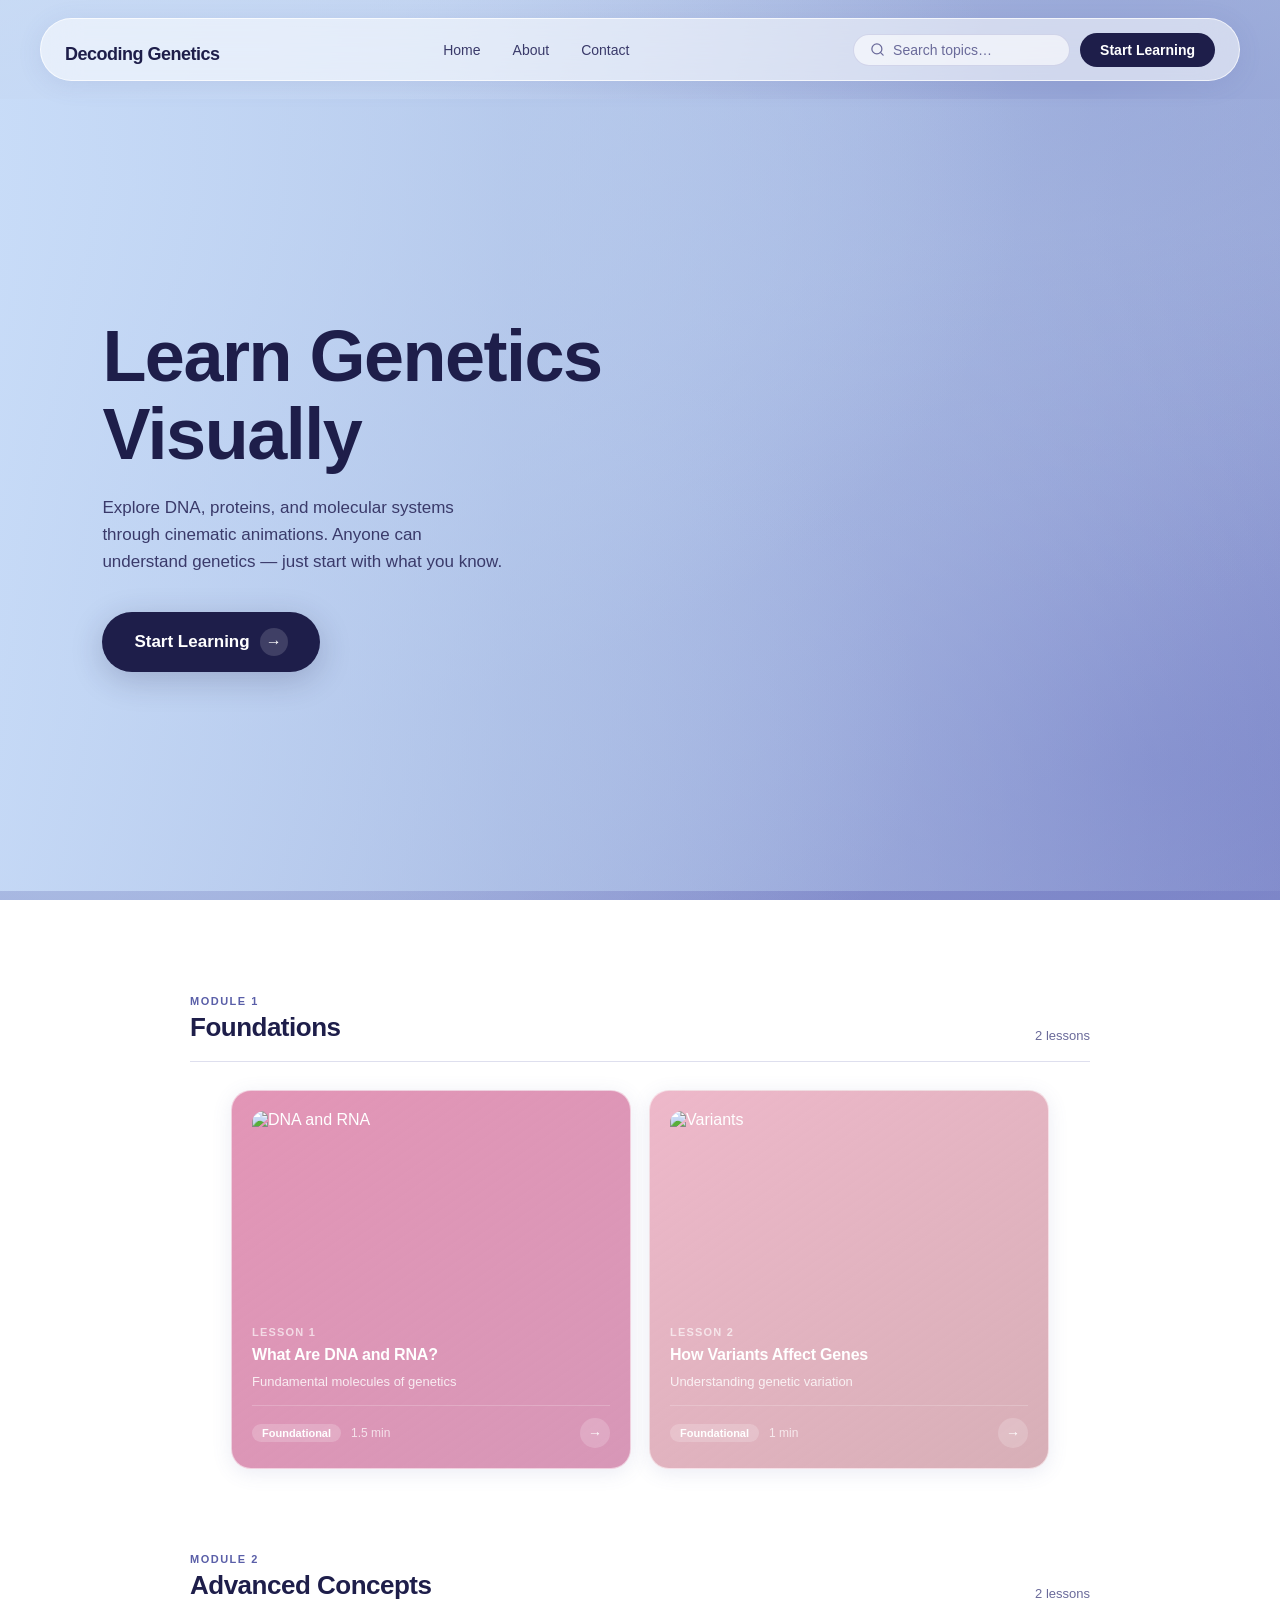
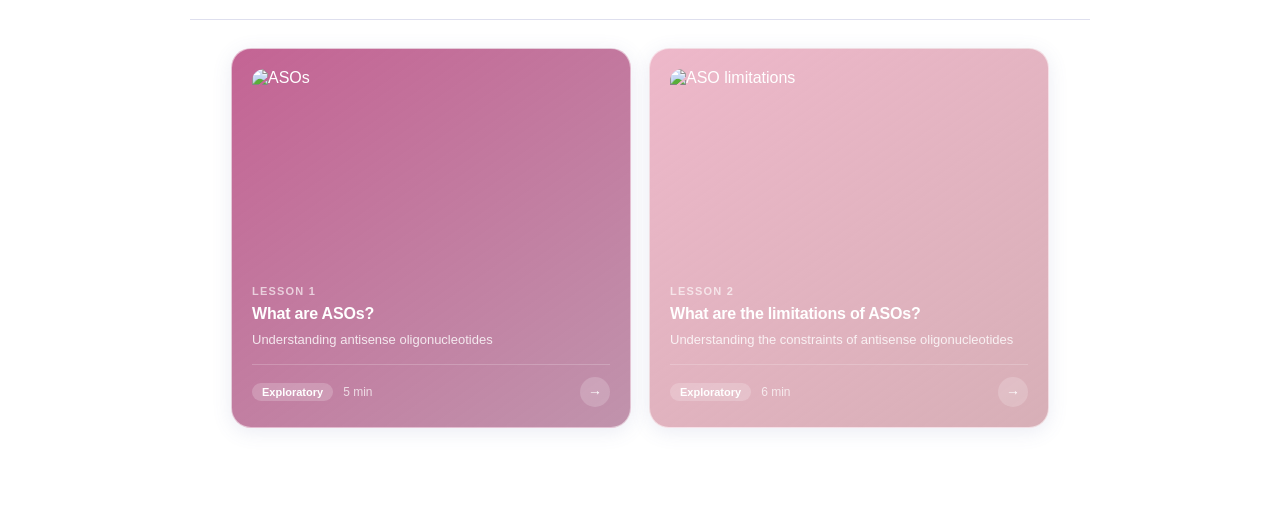
==== index.html @ 34a9661a "updating modules" ====
<!DOCTYPE html>
<html lang="en">
<head>
  <meta charset="UTF-8">
  <title>Decoding Genetics</title>
  <link rel="stylesheet" href="style.css">
</head>

<body>

<!-- ===================== -->
<!-- NAVBAR -->
<!-- ===================== -->
<header class="top-nav">

  <div class="nav-container">

    <h1 class="logo"><a href="index.html">Decoding Genetics</a></h1>

    <nav class="nav-links">
      <a href="#">Home</a>
      <a href="#">About</a>
      <a href="#">Contact</a>
    </nav>

    <div class="nav-actions">
      <div class="nav-search">
        <svg viewBox="0 0 24 24" fill="none" stroke-width="2" stroke-linecap="round" stroke-linejoin="round">
          <circle cx="11" cy="11" r="8"/><line x1="21" y1="21" x2="16.65" y2="16.65"/>
        </svg>
        <input type="text" placeholder="Search topics…" />
      </div>
      <a href="#modules" class="nav-cta">Start Learning</a>
    </div>

  </div>

</header>


<!-- ===================== -->
<!-- HERO -->
<!-- ===================== -->
<section class="hero">

  <div class="hero-content">

    <h1>Learn Genetics Visually</h1>

    <p>
      Explore DNA, proteins, and molecular systems through cinematic animations.
      Anyone can understand genetics — just start with what you know.
    </p>

    <a href="#modules" class="cta-btn">
      Start Learning
      <span class="cta-arrow">&#8594;</span>
    </a>

  </div>

</section>


<!-- ===================== -->
<!-- MODULES -->
<!-- ===================== -->
<section class="modules" id="modules">

  <div class="modules-container">
    <div class="module-header">
      <div class="module-header-text">
        <span class="module-tag">Module 1</span>
        <h2>Foundations</h2>
      </div>
      <span class="module-count">2 lessons</span>
    </div>

    <div class="grid">

      <a href="lesson.html?id=1" class="card dna">
        <img src="thumbnails/dna.jpg" alt="DNA and RNA">
        <div class="card-body">
          <span class="module-label">Lesson 1</span>
          <h3>What Are DNA and RNA?</h3>
          <p>Fundamental molecules of genetics</p>
        </div>
        <div class="card-footer">
          <div class="meta">
            <span class="meta-badge">Foundational</span>
            <span>1.5 min</span>
          </div>
          <span class="card-arrow">&#8594;</span>
        </div>
      </a>

      <a href="lesson.html?id=2" class="card protein">
        <img src="thumbnails/structure.jpg" alt="Variants">
        <div class="card-body">
          <span class="module-label">Lesson 2</span>
          <h3>How Variants Affect Genes</h3>
          <p>Understanding genetic variation</p>
        </div>
        <div class="card-footer">
          <div class="meta">
            <span class="meta-badge">Foundational</span>
            <span>1 min</span>
          </div>
          <span class="card-arrow">&#8594;</span>
        </div>
      </a>

    </div>
  </div>

  <div class="modules-container">
    <div class="module-header">
      <div class="module-header-text">
        <span class="module-tag">Module 2</span>
        <h2>Advanced Concepts</h2>
      </div>
      <span class="module-count">2 lessons</span>
    </div>

    <div class="grid">

      <a href="lesson.html?id=3" class="card variant">
        <img src="thumbnails/basepair.jpg" alt="ASOs">
        <div class="card-body">
          <span class="module-label">Lesson 1</span>
          <h3>What are ASOs?</h3>
          <p>Understanding antisense oligonucleotides</p>
        </div>
        <div class="card-footer">
          <div class="meta">
            <span class="meta-badge">Exploratory</span>
            <span>5 min</span>
          </div>
          <span class="card-arrow">&#8594;</span>
        </div>
      </a>

      <a href="lesson.html?id=4" class="card protein">
        <img src="thumbnails/structure.jpg" alt="ASO limitations">
        <div class="card-body">
          <span class="module-label">Lesson 2</span>
          <h3>What are the limitations of ASOs?</h3>
          <p>Understanding the constraints of antisense oligonucleotides</p>
        </div>
        <div class="card-footer">
          <div class="meta">
            <span class="meta-badge">Exploratory</span>
            <span>6 min</span>
          </div>
          <span class="card-arrow">&#8594;</span>
        </div>
      </a>

    </div>
  </div>

</section>

<script src="script.js"></script>

</body>
</html>
---- style.css ----
/* ========================= */
/* PALETTE (from swatches)   */
/* ========================= */
:root {
  --pink:        #d9729e;
  --magenta:     #b03070;
  --orange:      #f0922a;
  --lavender:    #5a5fa8;
  --blush:       #e8a0b8;
  --mauve:       #b06070;
  --purple:      #4a3a8a;
  --navy:        #1e1e4a;
  --text-dark:   #1e1e4a;
  --text-mid:    #3a3a6a;
  --text-muted:  #6a6a9a;
}

/* ========================= */
/* GLOBAL */
/* ========================= */

* {
  box-sizing: border-box;
  margin: 0;
  padding: 0;
}

body {
  font-family: "Franklin Gothic Medium", Arial, sans-serif;
  background:
    radial-gradient(ellipse at 10% 20%,  rgba(200,220,248,0.9) 0%, transparent 55%),
    radial-gradient(ellipse at 85% 10%,  rgba(140,155,210,0.7) 0%, transparent 45%),
    radial-gradient(ellipse at 5%  80%,  rgba(180,200,235,0.8) 0%, transparent 50%),
    radial-gradient(ellipse at 90% 85%,  rgba(110,120,195,0.6) 0%, transparent 50%),
    radial-gradient(ellipse at 50% 50%,  rgba(165,180,225,0.5) 0%, transparent 70%),
    linear-gradient(160deg, #c8d8f0 0%, #a8b8e0 40%, #8890cc 100%);
  background-attachment: fixed;
  color: var(--text-dark);
  min-height: 100vh;
}

/* ========================= */
/* NAVBAR */
/* ========================= */

.top-nav {
  position: sticky;
  top: 0;
  z-index: 100;
  background: transparent;
  padding: 18px 40px;
}

.nav-container {
  max-width: 1200px;
  margin: 0 auto;
  display: flex;
  align-items: center;
  justify-content: space-between;
  gap: 16px;
  background: rgba(255,255,255,0.55);
  backdrop-filter: blur(18px);
  -webkit-backdrop-filter: blur(18px);
  border-radius: 999px;
  padding: 12px 24px;
  border: 1px solid rgba(255,255,255,0.7);
  box-shadow: 0 4px 24px rgba(90,95,168,0.12);
}

.nav-actions {
  display: flex;
  align-items: center;
  gap: 10px;
  flex-shrink: 0;
}

.logo a {
  color: var(--navy);
  text-decoration: none;
  font-size: 18px;
  font-weight: 700;
  letter-spacing: -0.5px;
  white-space: nowrap;
}

.nav-links {
  display: flex;
  align-items: center;
  gap: 4px;
}

.nav-links a {
  padding: 6px 14px;
  text-decoration: none;
  color: var(--text-mid);
  font-size: 14px;
  border-radius: 999px;
  transition: background 0.2s, color 0.2s;
}

.nav-links a:hover {
  background: rgba(90,95,168,0.1);
  color: var(--navy);
}

/* Search bar */
.nav-search {
  display: flex;
  align-items: center;
  gap: 8px;
  background: rgba(255,255,255,0.6);
  border: 1px solid rgba(90,95,168,0.2);
  border-radius: 999px;
  padding: 7px 16px;
  transition: border-color 0.2s, box-shadow 0.2s;
}

.nav-search:focus-within {
  border-color: var(--lavender);
  box-shadow: 0 0 0 3px rgba(90,95,168,0.12);
}

.nav-search svg {
  width: 15px;
  height: 15px;
  flex-shrink: 0;
  stroke: var(--text-muted);
}

.nav-search input {
  border: none;
  outline: none;
  background: transparent;
  font-size: 14px;
  color: var(--text-dark);
  width: 160px;
  font-family: inherit;
}

.nav-search input::placeholder {
  color: var(--text-muted);
}

.nav-cta {
  text-decoration: none;
  background: var(--navy);
  color: white;
  font-size: 14px;
  font-weight: 700;
  padding: 9px 20px;
  border-radius: 999px;
  white-space: nowrap;
  transition: background 0.2s, transform 0.2s;
}

.nav-cta:hover {
  background: var(--lavender);
  transform: translateY(-1px);
}

/* ========================= */
/* HERO                      */
/* ========================= */

.hero {
  min-height: 88vh;
  display: flex;
  align-items: center;
  position: relative;
  overflow: hidden;
  background-image: url("images/hero.jpg");
  background-size: cover;
  background-position: center right;
}

.hero::before {
  content: "";
  position: absolute;
  inset: 0;
  background: linear-gradient(
    to right,
    rgba(200,220,248,0.88) 0%,
    rgba(180,200,235,0.72) 40%,
    rgba(168,184,228,0.15) 100%
  );
  z-index: 1;
}

.hero-content {
  position: relative;
  z-index: 2;
  max-width: 520px;
  margin-left: clamp(32px, 8vw, 120px);
  padding: 20px 0;
}

.hero-content h1 {
  font-size: clamp(42px, 6vw, 72px);
  font-weight: 800;
  line-height: 1.08;
  color: var(--navy);
  letter-spacing: -1.5px;
  margin-bottom: 20px;
}

.hero-content p {
  font-size: 17px;
  color: var(--text-mid);
  line-height: 1.6;
  margin-bottom: 36px;
  max-width: 400px;
}

.cta-btn {
  display: inline-flex;
  align-items: center;
  gap: 10px;
  background: var(--navy);
  color: white;
  text-decoration: none;
  font-size: 17px;
  font-weight: 700;
  padding: 16px 32px;
  border-radius: 999px;
  box-shadow: 0 8px 32px rgba(30,30,74,0.22);
  transition: background 0.2s, transform 0.2s, box-shadow 0.2s;
}

.cta-btn .cta-arrow {
  display: inline-flex;
  align-items: center;
  justify-content: center;
  background: rgba(255,255,255,0.15);
  border-radius: 50%;
  width: 28px;
  height: 28px;
  font-size: 16px;
  transition: transform 0.2s;
}

.cta-btn:hover {
  background: var(--lavender);
  transform: translateY(-2px);
  box-shadow: 0 14px 40px rgba(90,95,168,0.35);
}

.cta-btn:hover .cta-arrow {
  transform: translateX(3px);
}

/* ========================= */
/* MODULES SECTION */
/* ========================= */

.modules {
  padding: 100px 40px;
  background: transparent;
}

.modules-container {
  max-width: 900px;
  margin: 0 auto 80px;
}

.modules-container:last-child {
  margin-bottom: 0;
}

.module-header {
  display: flex;
  align-items: flex-end;
  justify-content: space-between;
  margin-bottom: 28px;
  padding-bottom: 18px;
  border-bottom: 1px solid rgba(90,95,168,0.2);
  text-align: left;
}

.module-tag {
  display: inline-block;
  font-size: 11px;
  font-weight: 700;
  letter-spacing: 1.5px;
  text-transform: uppercase;
  color: var(--lavender);
  margin-bottom: 5px;
}

.modules h2 {
  font-size: 26px;
  font-weight: 800;
  margin: 0;
  letter-spacing: -0.5px;
  color: var(--navy);
}

.module-count {
  font-size: 13px;
  color: var(--text-muted);
  white-space: nowrap;
}

/* ========================= */
/* GRID */
/* ========================= */

.grid {
  display: grid;
  grid-template-columns: repeat(auto-fill, minmax(260px, 400px));
  justify-content: center;
  gap: 18px;
}

/* ========================= */
/* CARD */
/* ========================= */

.card {
  backdrop-filter: blur(22px);
  -webkit-backdrop-filter: blur(22px);
  padding: 20px;
  border-radius: 20px;
  border: 1px solid rgba(255,255,255,0.55);
  text-decoration: none;
  color: white;
  transition: all 0.3s ease;
  display: flex;
  flex-direction: column;
  gap: 14px;
  box-shadow: 0 4px 20px rgba(90,95,168,0.12);
}

.card:hover {
  transform: translateY(-5px);
  border-color: rgba(255,255,255,0.8);
}

.card img {
  width: 100%;
  border-radius: 12px;
  aspect-ratio: 16/9;
  object-fit: cover;
  display: block;
}

.card-body {
  display: flex;
  flex-direction: column;
  gap: 6px;
  flex: 1;
}

.module-label {
  font-size: 11px;
  font-weight: 700;
  letter-spacing: 1.2px;
  text-transform: uppercase;
  color: rgba(255,255,255,0.65);
}

.card h3 {
  font-size: 16px;
  font-weight: 700;
  color: #ffffff;
  margin: 0;
  line-height: 1.35;
  letter-spacing: -0.2px;
}

.card p {
  color: rgba(255,255,255,0.82);
  font-size: 13px;
  margin: 0;
  line-height: 1.5;
}

.card-footer {
  display: flex;
  align-items: center;
  justify-content: space-between;
  padding-top: 12px;
  border-top: 1px solid rgba(255,255,255,0.2);
  margin-top: auto;
}

.meta {
  display: flex;
  align-items: center;
  gap: 10px;
  font-size: 12px;
  color: rgba(255,255,255,0.72);
}

.meta-badge {
  display: inline-flex;
  align-items: center;
  background: rgba(255,255,255,0.2);
  border-radius: 999px;
  padding: 3px 10px;
  font-size: 11px;
  color: #fff;
  font-weight: 600;
}

.card-arrow {
  display: flex;
  align-items: center;
  justify-content: center;
  width: 30px;
  height: 30px;
  border-radius: 50%;
  background: rgba(255,255,255,0.18);
  color: white;
  font-size: 14px;
  transition: background 0.2s, transform 0.2s;
  flex-shrink: 0;
}

.card:hover .card-arrow {
  background: rgba(255,255,255,0.32);
  transform: translateX(3px);
}

/* ========================= */
/* CARD COLOUR VARIANTS      */
/* ========================= */

/* DNA/RNA — pink */
.card.dna {
  background: linear-gradient(145deg, rgba(217,114,158,0.75), rgba(176,48,112,0.5));
}
.card.dna:hover { box-shadow: 0 16px 40px rgba(217,114,158,0.4); }

/* Protein — blush */
.card.protein {
  background: linear-gradient(145deg, rgba(232,160,184,0.75), rgba(176,96,112,0.5));
}
.card.protein:hover { box-shadow: 0 16px 40px rgba(232,160,184,0.4); }

/* Variant — deep magenta */
.card.variant {
  background: linear-gradient(145deg, rgba(176,48,112,0.75), rgba(130,40,90,0.5));
}
.card.variant:hover { box-shadow: 0 16px 40px rgba(176,48,112,0.4); }

/* ASO — orange */
.card.aso {
  background: linear-gradient(145deg, rgba(240,146,42,0.75), rgba(200,100,20,0.5));
}
.card.aso:hover { box-shadow: 0 16px 40px rgba(240,146,42,0.4); }

/* ========================= */
/* RESPONSIVE */
/* ========================= */

@media (max-width: 900px) {
  .grid { grid-template-columns: 1fr; }
  .hero-content h1 { font-size: 38px; }
  .top-nav { padding: 12px 16px; }
  .nav-links { display: none; }
  .nav-search input { width: 110px; }
}
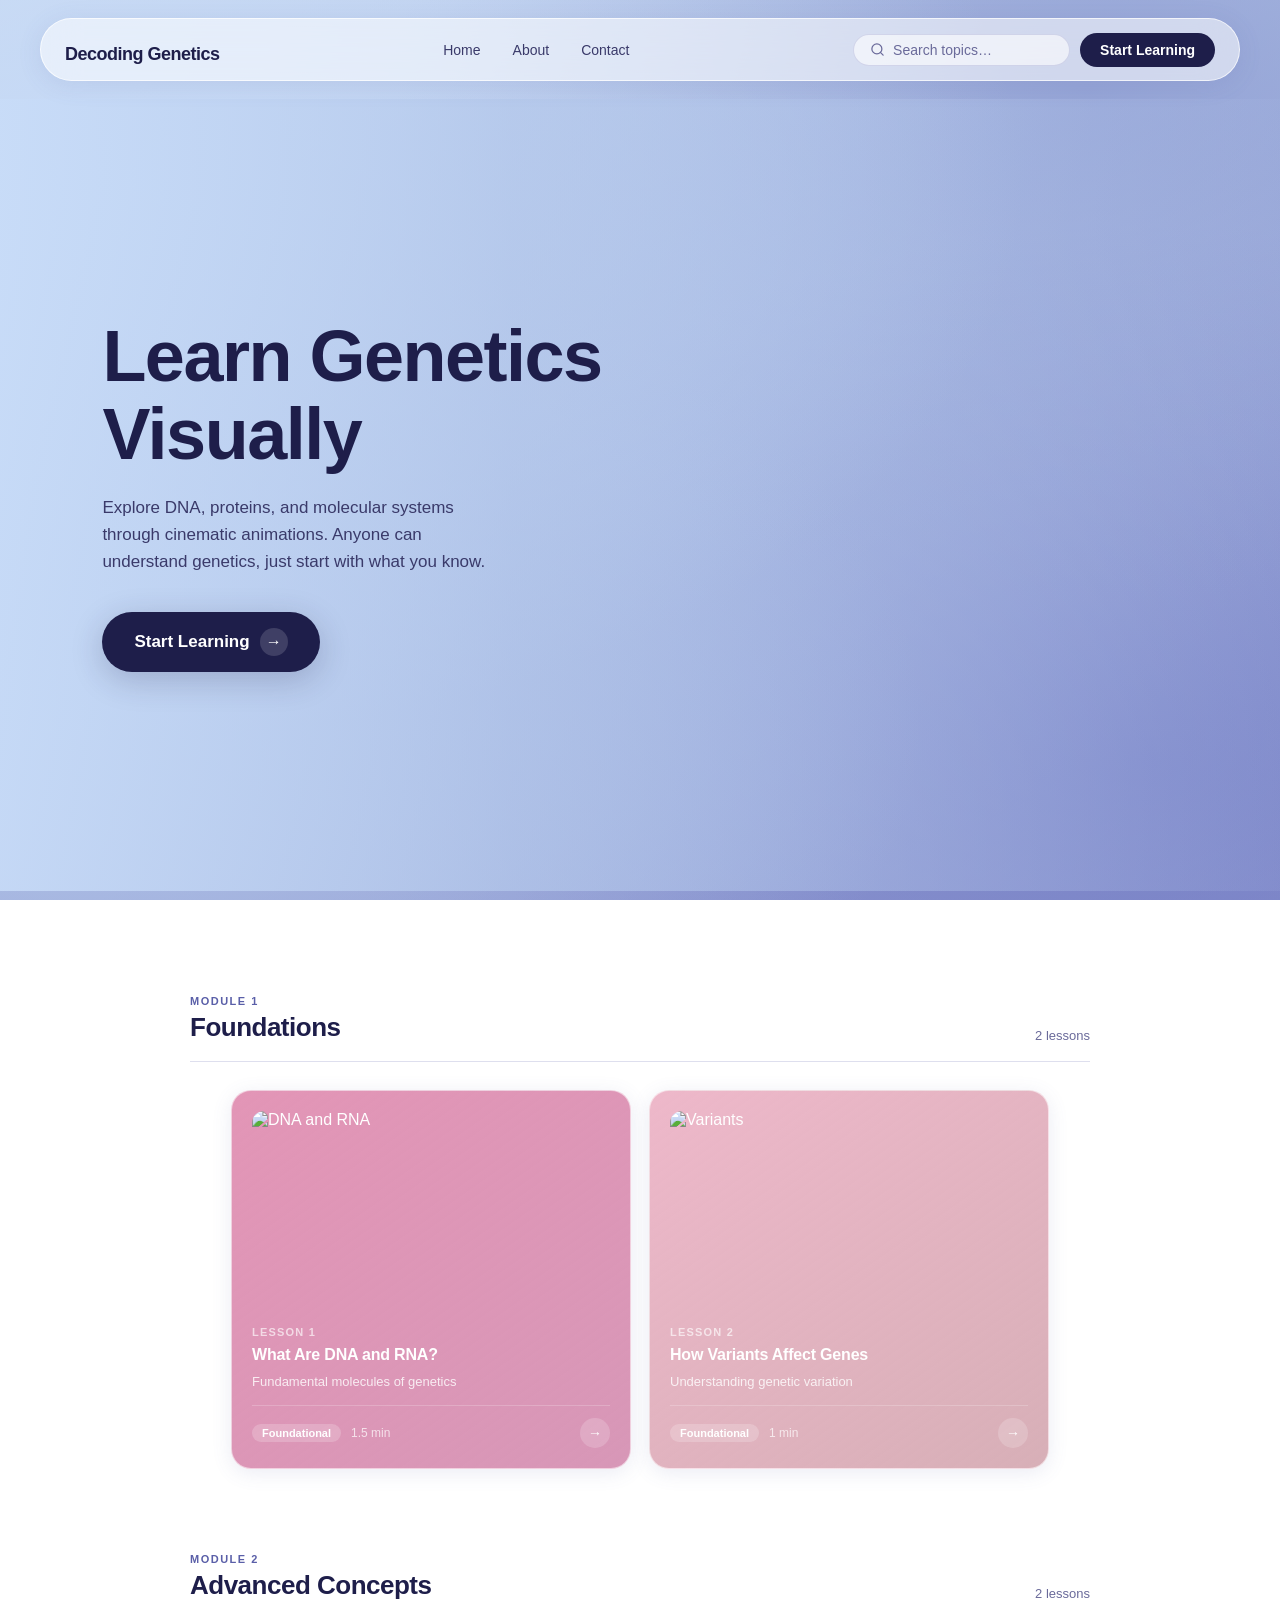
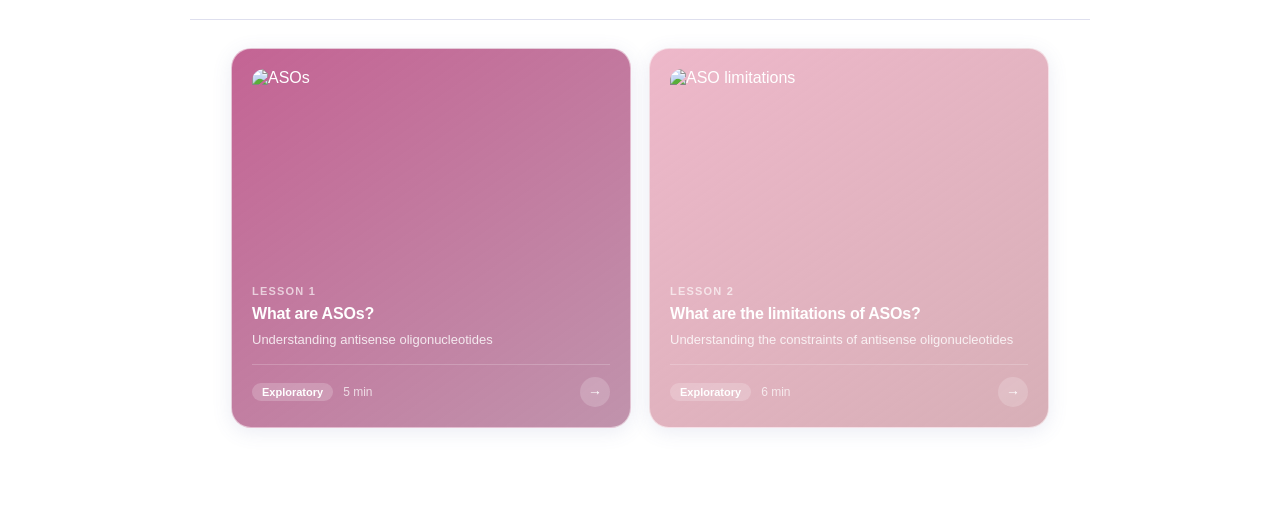
==== commit 6737f3a6: "updates to language used" ====
--- a/index.html
+++ b/index.html
@@ -49,7 +49,7 @@
 
     <p>
       Explore DNA, proteins, and molecular systems through cinematic animations.
-      Anyone can understand genetics — just start with what you know.
+      Anyone can understand genetics, just start with what you know.
     </p>
 
     <a href="#modules" class="cta-btn">
--- a/style.css
+++ b/style.css
@@ -159,7 +159,7 @@
 }
 
 /* ========================= */
-/* HERO                      */
+/* HERO - no hero image currently*/
 /* ========================= */
 
 .hero {
@@ -422,7 +422,7 @@
 }
 
 /* ========================= */
-/* CARD COLOUR VARIANTS      */
+/* CARD COLOUR VARIANTS - for card colour variety, might reduce these down*/
 /* ========================= */
 
 /* DNA/RNA — pink */
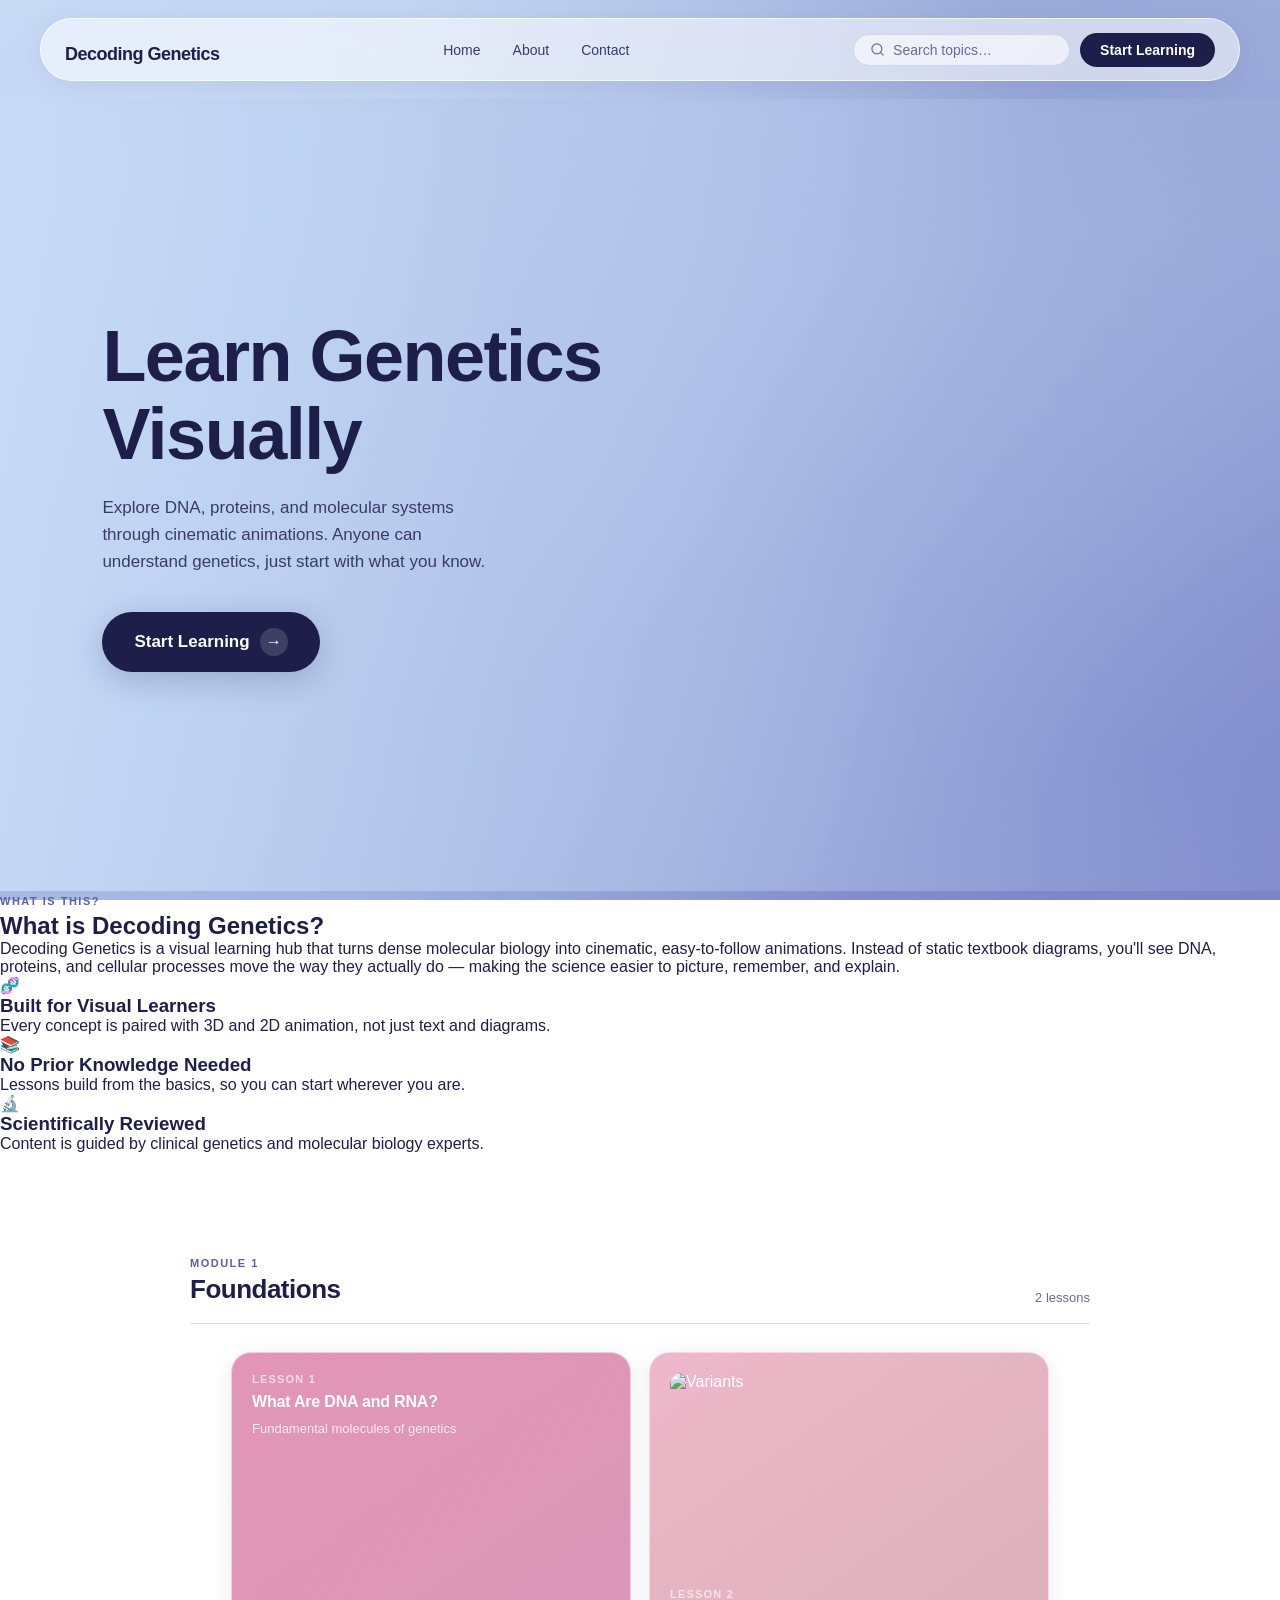
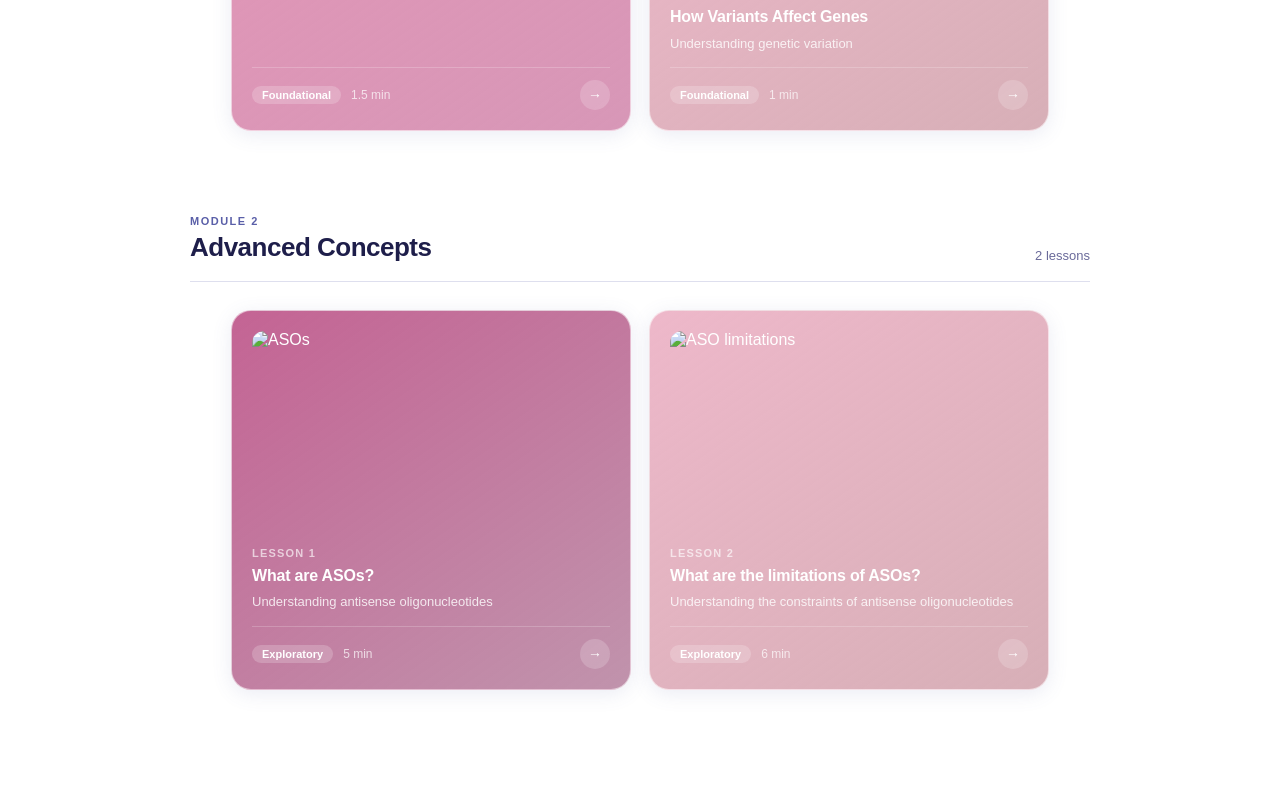
==== commit 3d9cfd1a: "Updated index section" ====
--- a/index.html
+++ b/index.html
@@ -18,9 +18,9 @@
     <h1 class="logo"><a href="index.html">Decoding Genetics</a></h1>
 
     <nav class="nav-links">
-      <a href="#">Home</a>
-      <a href="#">About</a>
-      <a href="#">Contact</a>
+      <a href="index.html">Home</a>
+      <a href="about.html">About</a>
+      <a href="contact.html">Contact</a>
     </nav>
 
     <div class="nav-actions">
@@ -61,6 +61,52 @@
 
 </section>
 
+<!-- ===================== -->
+<!-- WHAT IS DECODING GENETICS -->
+<!-- ===================== -->
+<section class="intro">
+ 
+  <div class="intro-container">
+ 
+    <div class="intro-text">
+      <span class="module-tag">What Is This?</span>
+      <h2>What is Decoding Genetics?</h2>
+      <p>
+        Decoding Genetics is a visual learning hub that turns dense molecular
+        biology into cinematic, easy-to-follow animations. Instead of static
+        textbook diagrams, you'll see DNA, proteins, and cellular processes
+        move the way they actually do — making the science easier to picture,
+        remember, and explain.
+      </p>
+    </div>
+ 
+    <div class="intro-points">
+ 
+      <div class="intro-point">
+        <span class="intro-icon">🧬</span>
+        <h3>Built for Visual Learners</h3>
+        <p>Every concept is paired with 3D and 2D animation, not just text and diagrams.</p>
+      </div>
+ 
+      <div class="intro-point">
+        <span class="intro-icon">📚</span>
+        <h3>No Prior Knowledge Needed</h3>
+        <p>Lessons build from the basics, so you can start wherever you are.</p>
+      </div>
+ 
+      <div class="intro-point">
+        <span class="intro-icon">🔬</span>
+        <h3>Scientifically Reviewed</h3>
+        <p>Content is guided by clinical genetics and molecular biology experts.</p>
+      </div>
+ 
+    </div>
+ 
+  </div>
+ 
+</section>
+ 
+ 
 
 <!-- ===================== -->
 <!-- MODULES -->
@@ -79,7 +125,6 @@
     <div class="grid">
 
       <a href="lesson.html?id=1" class="card dna">
-        <img src="thumbnails/dna.jpg" alt="DNA and RNA">
         <div class="card-body">
           <span class="module-label">Lesson 1</span>
           <h3>What Are DNA and RNA?</h3>
--- a/style.css
+++ b/style.css
@@ -459,4 +459,252 @@
   .top-nav { padding: 12px 16px; }
   .nav-links { display: none; }
   .nav-search input { width: 110px; }
+}
+
+/* ========================================= */
+/* ABOUT PAGE                                */
+/* ========================================= */
+
+/* ---- About hero ---- */
+.about-hero {
+  padding: 140px 40px 80px;
+  text-align: center;
+}
+
+.about-hero-content {
+  max-width: 680px;
+  margin: 0 auto;
+}
+
+.about-hero-content .module-tag {
+  display: inline-block;
+  margin-bottom: 14px;
+}
+
+.about-hero-content h1 {
+  font-size: clamp(36px, 5vw, 56px);
+  font-weight: 800;
+  line-height: 1.1;
+  color: var(--navy);
+  letter-spacing: -1.5px;
+  margin-bottom: 20px;
+}
+
+.about-hero-content p {
+  font-size: 17px;
+  color: var(--text-mid);
+  line-height: 1.6;
+}
+
+/* ---- Shared section layout ---- */
+.about-section {
+  padding: 80px 40px;
+}
+
+.about-section.alt {
+  background: rgba(255,255,255,0.25);
+}
+
+.about-container {
+  max-width: 1000px;
+  margin: 0 auto;
+}
+
+.about-container.narrow {
+  max-width: 700px;
+}
+
+.section-heading {
+  text-align: center;
+  margin-bottom: 44px;
+}
+
+.section-heading .module-tag {
+  display: inline-block;
+  margin-bottom: 8px;
+}
+
+.section-heading h2 {
+  font-size: 30px;
+  font-weight: 800;
+  color: var(--navy);
+  letter-spacing: -0.5px;
+}
+
+/* ---- Why Build This ---- */
+.why-content {
+  max-width: 720px;
+  margin: 0 auto;
+  background: rgba(255,255,255,0.55);
+  backdrop-filter: blur(18px);
+  -webkit-backdrop-filter: blur(18px);
+  border: 1px solid rgba(255,255,255,0.7);
+  border-radius: 24px;
+  padding: 40px clamp(24px, 5vw, 48px);
+  box-shadow: 0 4px 24px rgba(90,95,168,0.12);
+}
+
+.why-content p {
+  color: var(--text-mid);
+  font-size: 16px;
+  line-height: 1.7;
+}
+
+.why-content p + p {
+  margin-top: 20px;
+}
+
+.why-content em {
+  color: var(--magenta);
+  font-style: normal;
+  font-weight: 700;
+}
+
+/* ---- Key Learning Objectives ---- */
+.objectives-grid {
+  display: grid;
+  grid-template-columns: repeat(auto-fit, minmax(220px, 1fr));
+  gap: 20px;
+}
+
+.objective-card {
+  background: rgba(255,255,255,0.55);
+  backdrop-filter: blur(18px);
+  -webkit-backdrop-filter: blur(18px);
+  border: 1px solid rgba(255,255,255,0.7);
+  border-radius: 20px;
+  padding: 28px 24px;
+  box-shadow: 0 4px 20px rgba(90,95,168,0.12);
+  transition: transform 0.25s ease, box-shadow 0.25s ease;
+}
+
+.objective-card:hover {
+  transform: translateY(-5px);
+  box-shadow: 0 14px 32px rgba(90,95,168,0.22);
+}
+
+.objective-number {
+  font-size: 13px;
+  font-weight: 800;
+  letter-spacing: 1px;
+  color: var(--lavender);
+  margin-bottom: 12px;
+}
+
+.objective-card h3 {
+  font-size: 16px;
+  font-weight: 700;
+  color: var(--navy);
+  margin-bottom: 10px;
+  line-height: 1.35;
+}
+
+.objective-card p {
+  font-size: 14px;
+  color: var(--text-mid);
+  line-height: 1.6;
+}
+
+/* ---- Meet the Team ---- */
+.team-grid {
+  display: grid;
+  grid-template-columns: repeat(auto-fit, minmax(240px, 1fr));
+  gap: 24px;
+}
+
+.team-card {
+  background: rgba(255,255,255,0.55);
+  backdrop-filter: blur(18px);
+  -webkit-backdrop-filter: blur(18px);
+  border: 1px solid rgba(255,255,255,0.7);
+  border-radius: 24px;
+  padding: 32px 24px;
+  text-align: center;
+  box-shadow: 0 4px 20px rgba(90,95,168,0.12);
+  transition: transform 0.25s ease, box-shadow 0.25s ease;
+}
+
+.team-card:hover {
+  transform: translateY(-5px);
+  box-shadow: 0 14px 32px rgba(90,95,168,0.22);
+}
+
+/* Placeholder avatar circles — swap for <img> when photos are ready */
+.team-avatar {
+  width: 84px;
+  height: 84px;
+  margin: 0 auto 18px;
+  border-radius: 50%;
+  display: flex;
+  align-items: center;
+  justify-content: center;
+  font-size: 22px;
+  font-weight: 800;
+  color: #fff;
+  letter-spacing: 0.5px;
+}
+
+.team-avatar.placeholder-1 {
+  background: linear-gradient(145deg, var(--pink), var(--magenta));
+}
+.team-avatar.placeholder-2 {
+  background: linear-gradient(145deg, var(--lavender), var(--purple));
+}
+.team-avatar.placeholder-3 {
+  background: linear-gradient(145deg, var(--orange), var(--mauve));
+}
+
+.team-card h3 {
+  font-size: 17px;
+  font-weight: 800;
+  color: var(--navy);
+  margin-bottom: 4px;
+}
+
+.team-credentials {
+  display: block;
+  font-size: 12px;
+  color: var(--text-muted);
+  margin-bottom: 10px;
+}
+
+.team-role {
+  font-size: 12px;
+  font-weight: 700;
+  letter-spacing: 0.5px;
+  text-transform: uppercase;
+  color: var(--lavender);
+  margin-bottom: 12px;
+}
+
+.team-bio {
+  font-size: 14px;
+  color: var(--text-mid);
+  line-height: 1.6;
+}
+
+/* ---- Acknowledgements ---- */
+.ack-content {
+  background: rgba(255,255,255,0.55);
+  backdrop-filter: blur(18px);
+  -webkit-backdrop-filter: blur(18px);
+  border: 1px solid rgba(255,255,255,0.7);
+  border-radius: 24px;
+  padding: 36px clamp(24px, 5vw, 48px);
+  text-align: center;
+  box-shadow: 0 4px 24px rgba(90,95,168,0.12);
+}
+
+.ack-content p {
+  color: var(--text-mid);
+  font-size: 15px;
+  line-height: 1.7;
+}
+
+/* ---- Responsive ---- */
+@media (max-width: 900px) {
+  .about-hero { padding: 110px 20px 60px; }
+  .about-section { padding: 60px 20px; }
+  .objectives-grid { grid-template-columns: 1fr; }
+  .team-grid { grid-template-columns: 1fr; }
 }
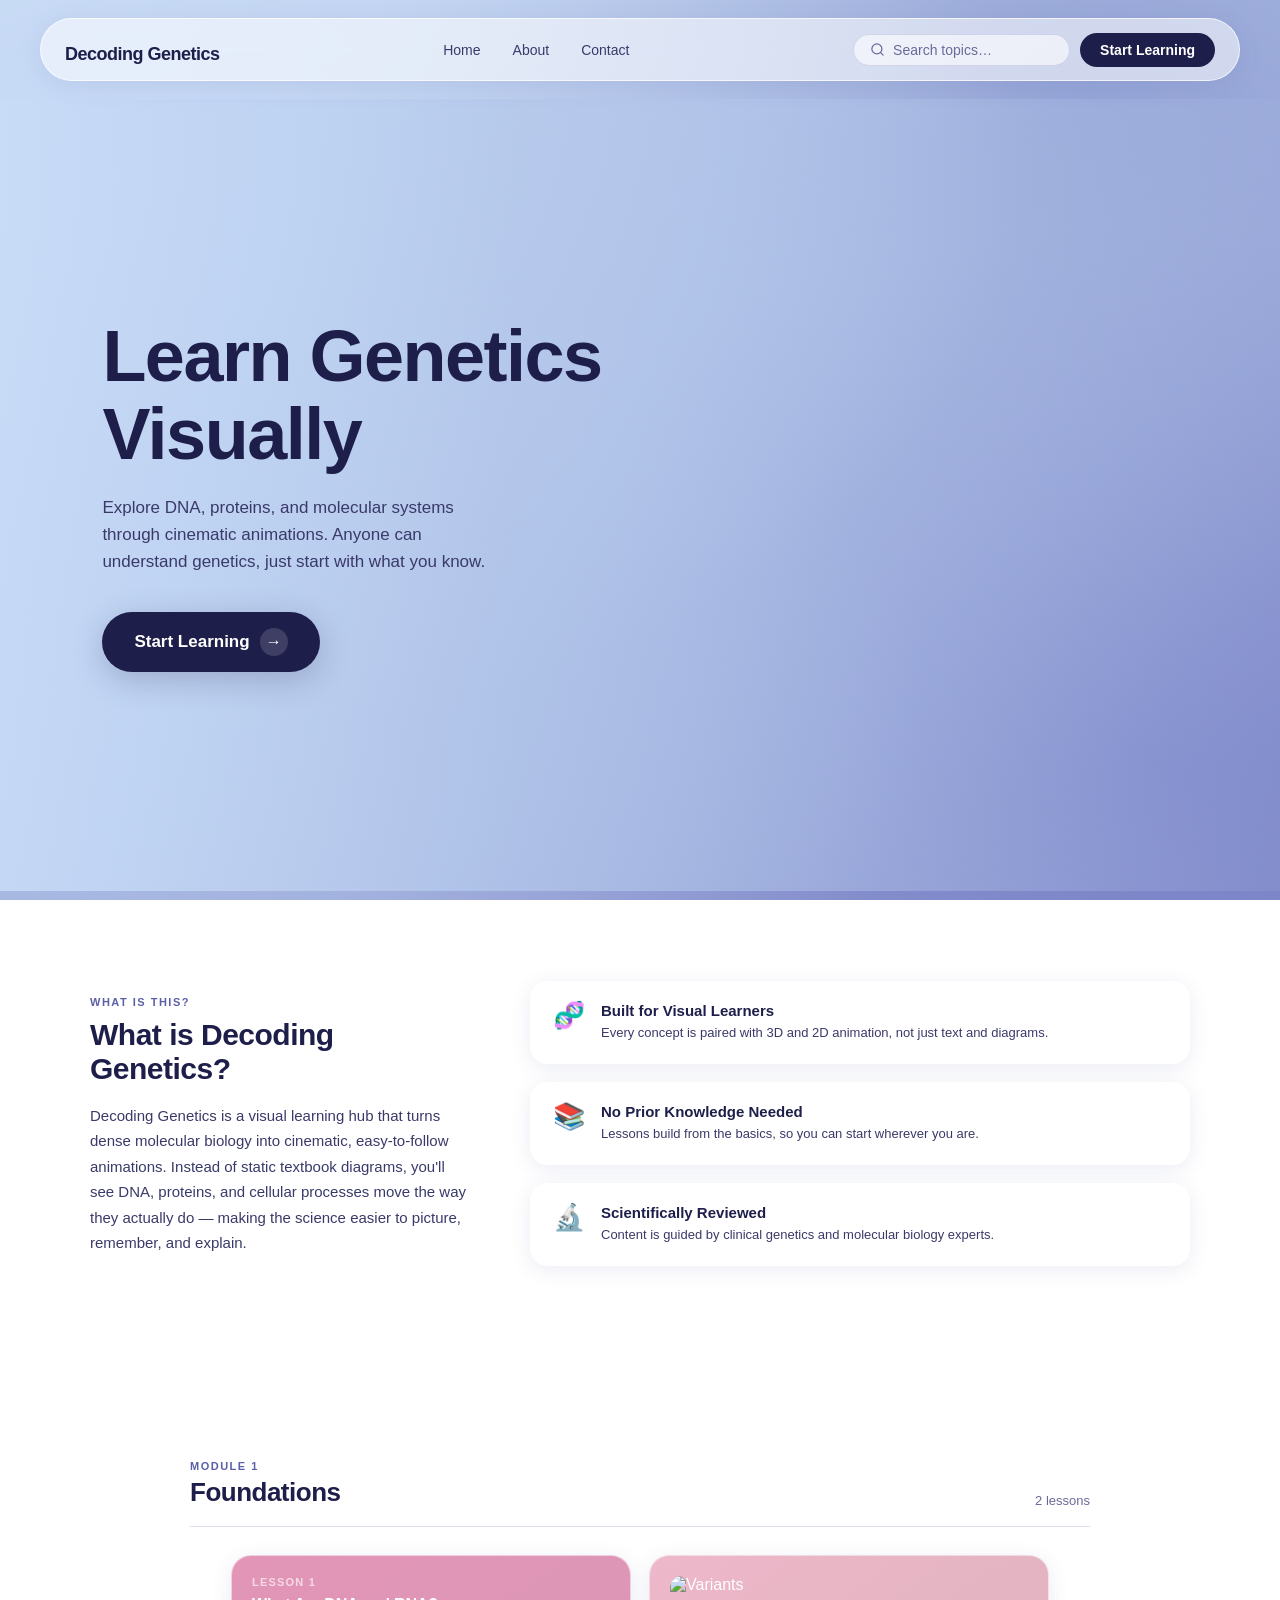
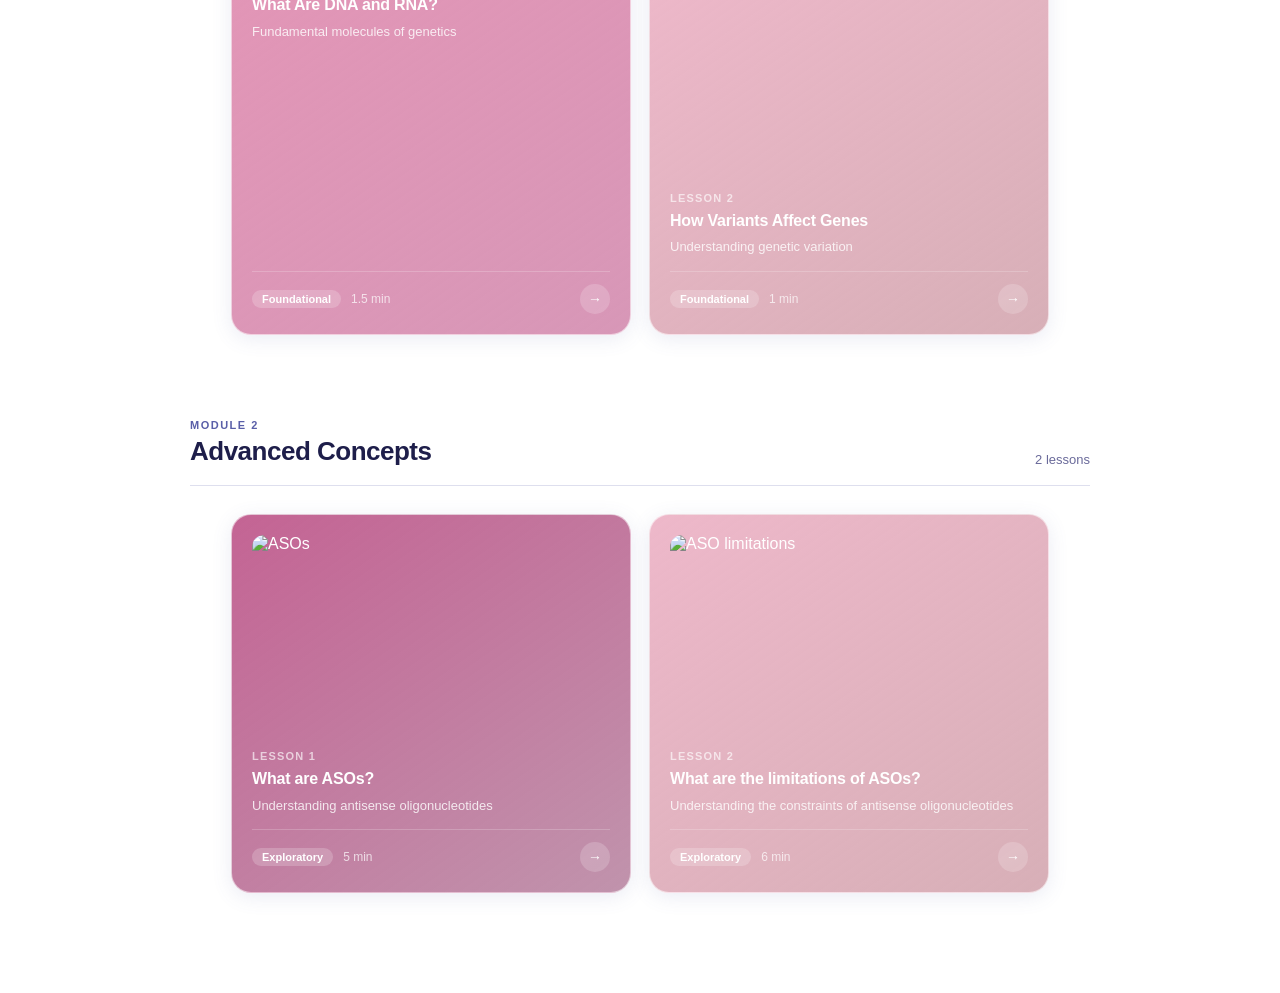
==== commit ca79ba43: "updates to link the contact section" ====
--- a/index.html
+++ b/index.html
@@ -20,7 +20,7 @@
     <nav class="nav-links">
       <a href="index.html">Home</a>
       <a href="about.html">About</a>
-      <a href="contact.html">Contact</a>
+      <a href="about.html#contact">Contact</a>
     </nav>
 
     <div class="nav-actions">
--- a/style.css
+++ b/style.css
@@ -249,6 +249,89 @@
 }
 
 /* ========================= */
+/* WHAT IS DECODING GENETICS (intro) */
+/* ========================= */
+ 
+.intro {
+  padding: 90px 40px;
+}
+ 
+.intro-container {
+  max-width: 1100px;
+  margin: 0 auto;
+  display: grid;
+  grid-template-columns: minmax(260px, 380px) 1fr;
+  gap: 60px;
+  align-items: center;
+}
+ 
+.intro-text .module-tag {
+  display: inline-block;
+  margin-bottom: 10px;
+}
+ 
+.intro-text h2 {
+  font-size: 30px;
+  font-weight: 800;
+  color: var(--navy);
+  letter-spacing: -0.5px;
+  line-height: 1.15;
+  margin-bottom: 16px;
+}
+ 
+.intro-text p {
+  font-size: 15px;
+  color: var(--text-mid);
+  line-height: 1.7;
+}
+ 
+.intro-points {
+  display: grid;
+  gap: 18px;
+}
+ 
+.intro-point {
+  display: grid;
+  grid-template-columns: auto 1fr;
+  column-gap: 16px;
+  align-items: start;
+  background: rgba(255,255,255,0.55);
+  backdrop-filter: blur(18px);
+  -webkit-backdrop-filter: blur(18px);
+  border: 1px solid rgba(255,255,255,0.7);
+  border-radius: 18px;
+  padding: 20px 22px;
+  box-shadow: 0 4px 20px rgba(90,95,168,0.12);
+  transition: transform 0.25s ease, box-shadow 0.25s ease;
+}
+ 
+.intro-point:hover {
+  transform: translateY(-3px);
+  box-shadow: 0 12px 30px rgba(90,95,168,0.2);
+}
+ 
+.intro-icon {
+  font-size: 26px;
+  line-height: 1;
+  grid-row: span 2;
+}
+ 
+.intro-point h3 {
+  font-size: 15px;
+  font-weight: 700;
+  color: var(--navy);
+  margin-bottom: 4px;
+}
+ 
+.intro-point p {
+  font-size: 13px;
+  color: var(--text-mid);
+  line-height: 1.55;
+  grid-column: 2;
+}
+ 
+
+/* ========================= */
 /* MODULES SECTION */
 /* ========================= */
 
@@ -701,10 +784,101 @@
   line-height: 1.7;
 }
 
+* ---- Contact ---- */
+#contact {
+  scroll-margin-top: 90px;
+}
+ 
+.contact-content {
+  background: rgba(255,255,255,0.55);
+  backdrop-filter: blur(18px);
+  -webkit-backdrop-filter: blur(18px);
+  border: 1px solid rgba(255,255,255,0.7);
+  border-radius: 24px;
+  padding: 40px clamp(24px, 5vw, 48px);
+  box-shadow: 0 4px 24px rgba(90,95,168,0.12);
+}
+ 
+.contact-content > p {
+  color: var(--text-mid);
+  font-size: 15px;
+  line-height: 1.7;
+  margin-bottom: 28px;
+}
+ 
+.contact-content strong {
+  color: var(--magenta);
+  font-weight: 700;
+}
+ 
+.contact-success {
+  background: rgba(90,95,168,0.12);
+  border: 1px solid rgba(90,95,168,0.3);
+  border-radius: 14px;
+  padding: 14px 18px;
+  color: var(--navy);
+  font-weight: 700;
+  font-size: 14px;
+  margin-bottom: 24px;
+}
+ 
+.contact-form {
+  display: flex;
+  flex-direction: column;
+  gap: 18px;
+}
+ 
+.form-row {
+  display: flex;
+  flex-direction: column;
+  gap: 6px;
+}
+ 
+.form-row label {
+  font-size: 13px;
+  font-weight: 700;
+  color: var(--navy);
+  letter-spacing: 0.2px;
+}
+ 
+.form-row input,
+.form-row textarea {
+  font-family: inherit;
+  font-size: 14px;
+  color: var(--text-dark);
+  background: rgba(255,255,255,0.6);
+  border: 1px solid rgba(90,95,168,0.25);
+  border-radius: 14px;
+  padding: 12px 16px;
+  outline: none;
+  transition: border-color 0.2s, box-shadow 0.2s;
+  resize: vertical;
+}
+ 
+.form-row input::placeholder,
+.form-row textarea::placeholder {
+  color: var(--text-muted);
+}
+ 
+.form-row input:focus,
+.form-row textarea:focus {
+  border-color: var(--lavender);
+  box-shadow: 0 0 0 3px rgba(90,95,168,0.12);
+}
+ 
+.contact-form .cta-btn {
+  align-self: flex-start;
+  border: none;
+  cursor: pointer;
+  font-family: inherit;
+  margin-top: 6px;
+}
+ 
 /* ---- Responsive ---- */
 @media (max-width: 900px) {
   .about-hero { padding: 110px 20px 60px; }
   .about-section { padding: 60px 20px; }
   .objectives-grid { grid-template-columns: 1fr; }
   .team-grid { grid-template-columns: 1fr; }
-}+}
+
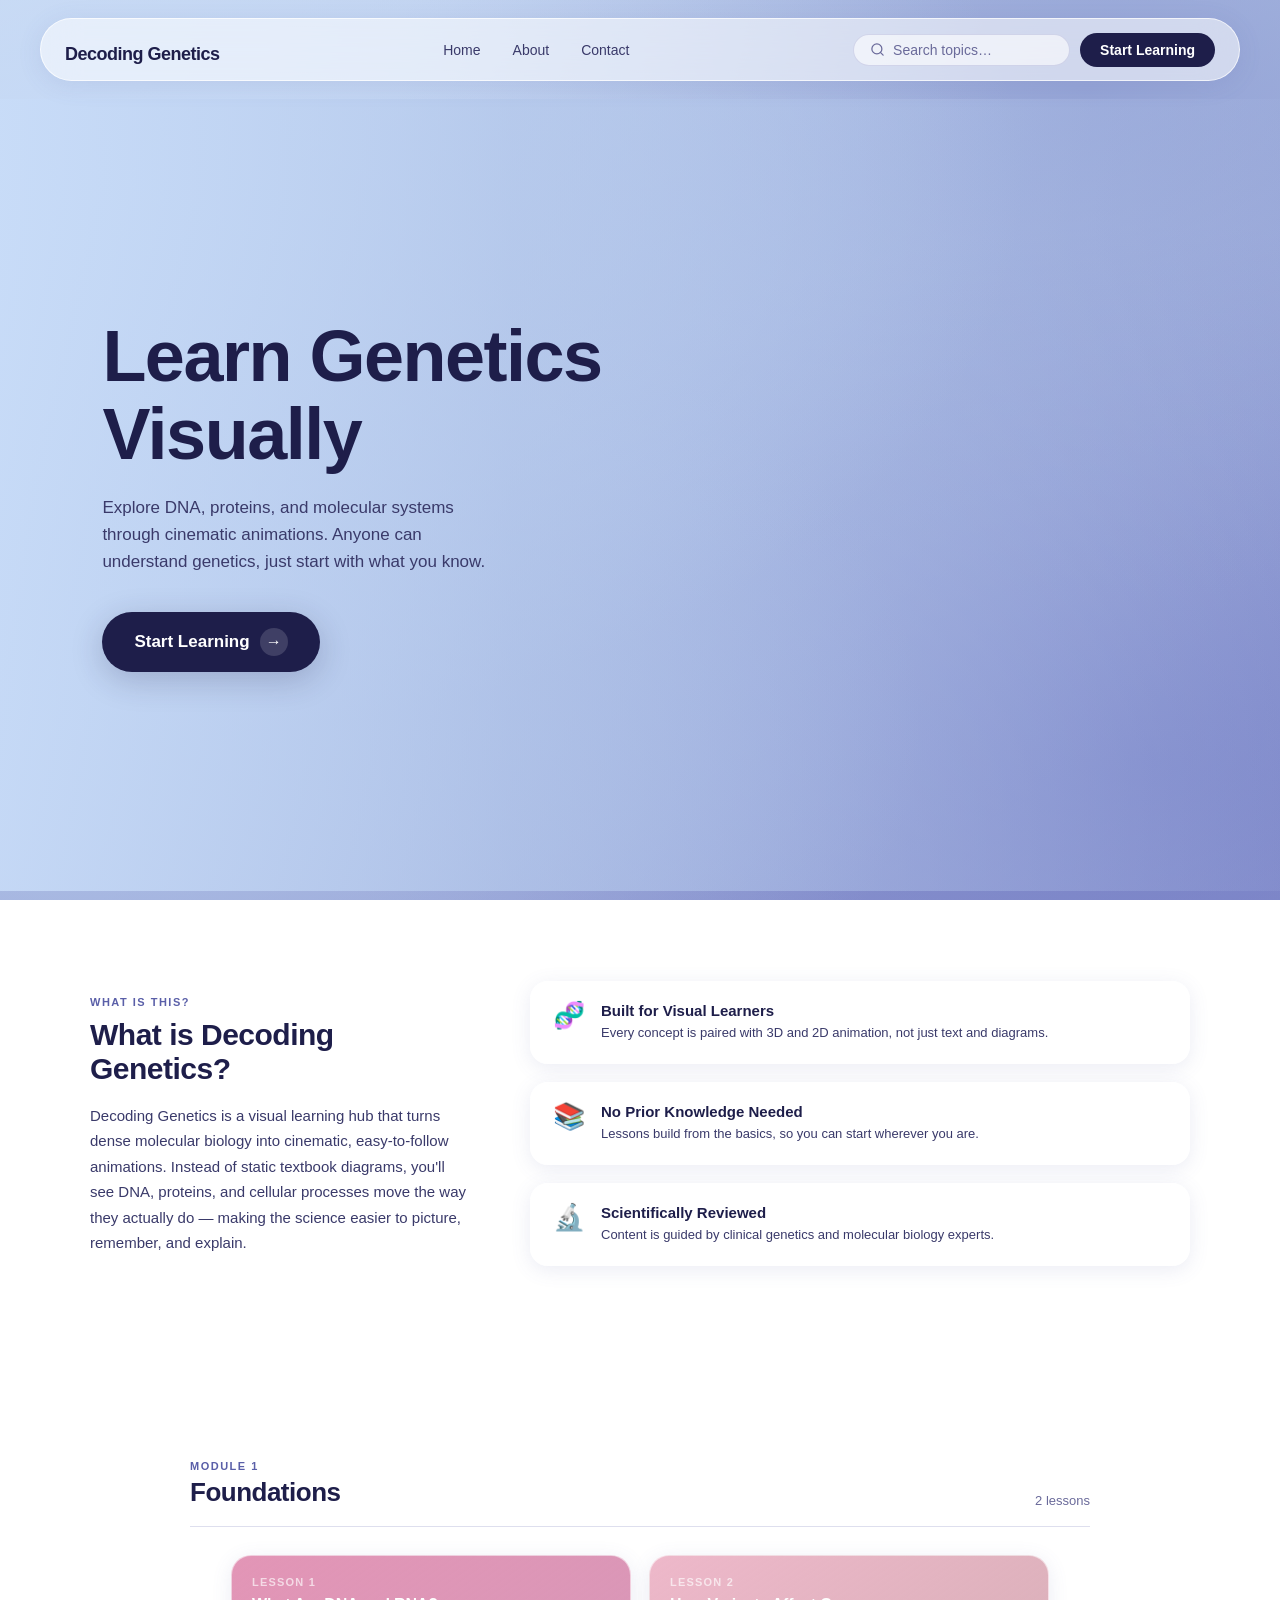
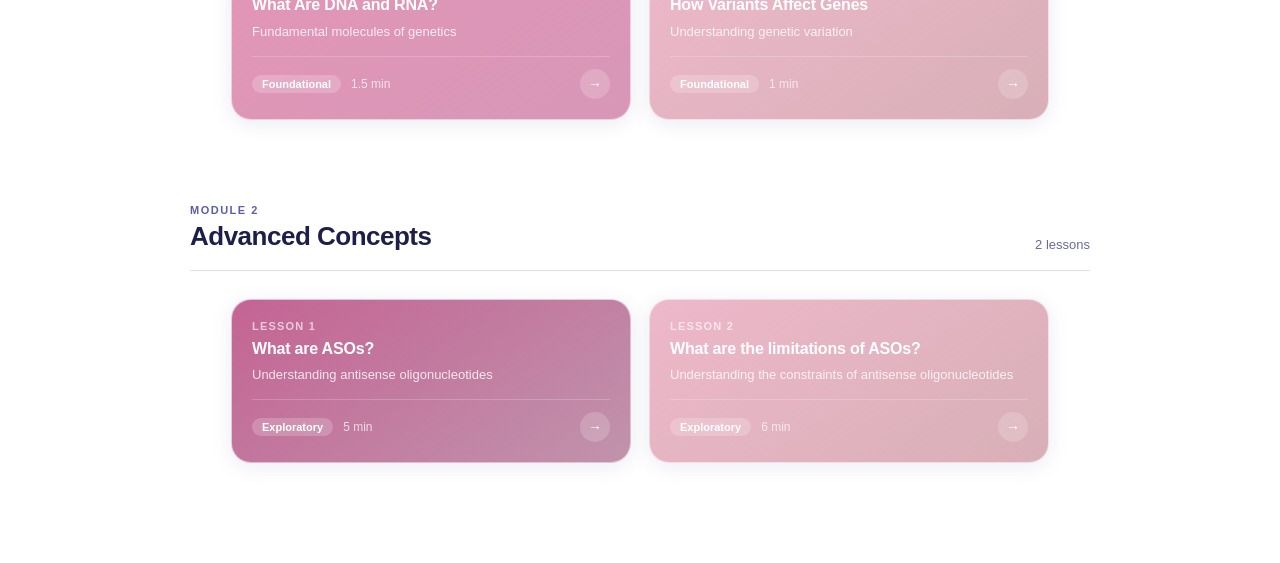
==== commit 0c38d669: "remove images for the cards" ====
--- a/index.html
+++ b/index.html
@@ -140,7 +140,6 @@
       </a>
 
       <a href="lesson.html?id=2" class="card protein">
-        <img src="thumbnails/structure.jpg" alt="Variants">
         <div class="card-body">
           <span class="module-label">Lesson 2</span>
           <h3>How Variants Affect Genes</h3>
@@ -169,8 +168,7 @@
 
     <div class="grid">
 
-      <a href="lesson.html?id=3" class="card variant">
-        <img src="thumbnails/basepair.jpg" alt="ASOs">
+      <a href="lesson.html?id=3" class="card variant">                                
         <div class="card-body">
           <span class="module-label">Lesson 1</span>
           <h3>What are ASOs?</h3>
@@ -186,7 +184,6 @@
       </a>
 
       <a href="lesson.html?id=4" class="card protein">
-        <img src="thumbnails/structure.jpg" alt="ASO limitations">
         <div class="card-body">
           <span class="module-label">Lesson 2</span>
           <h3>What are the limitations of ASOs?</h3>
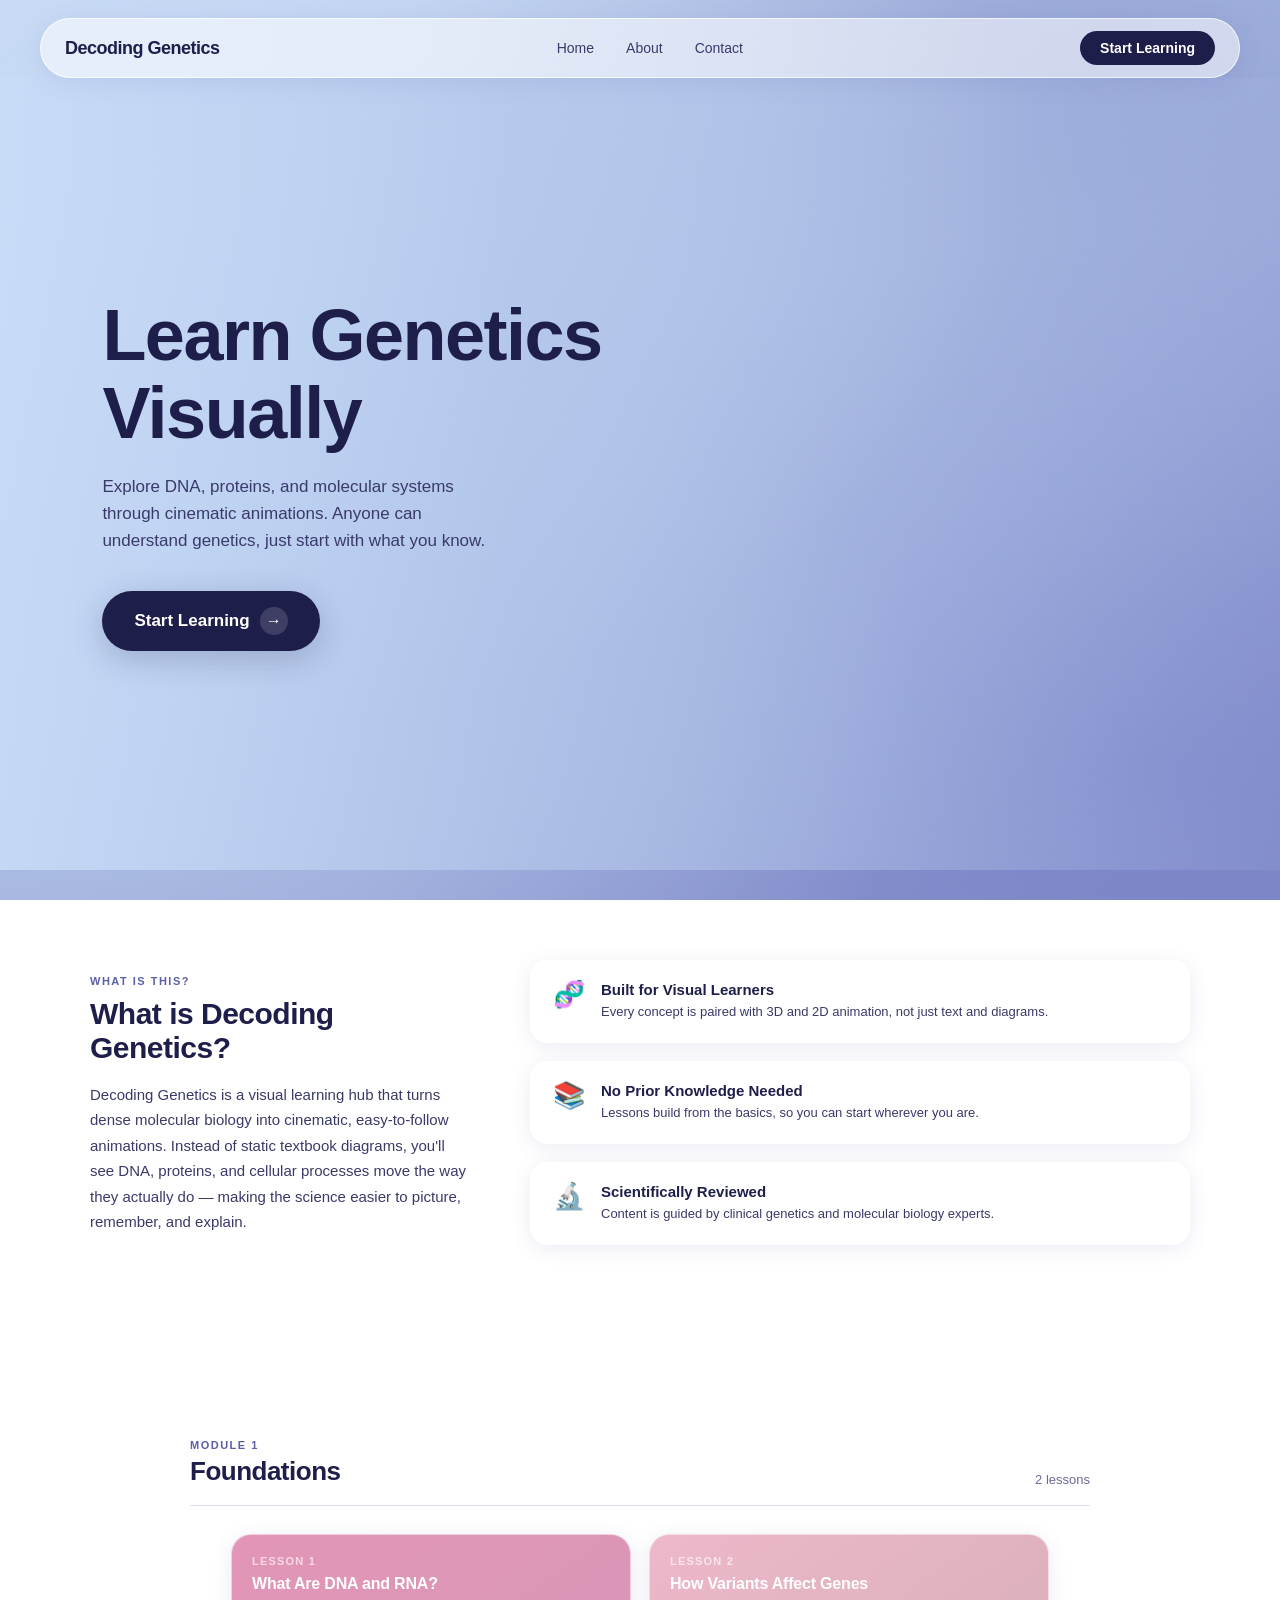
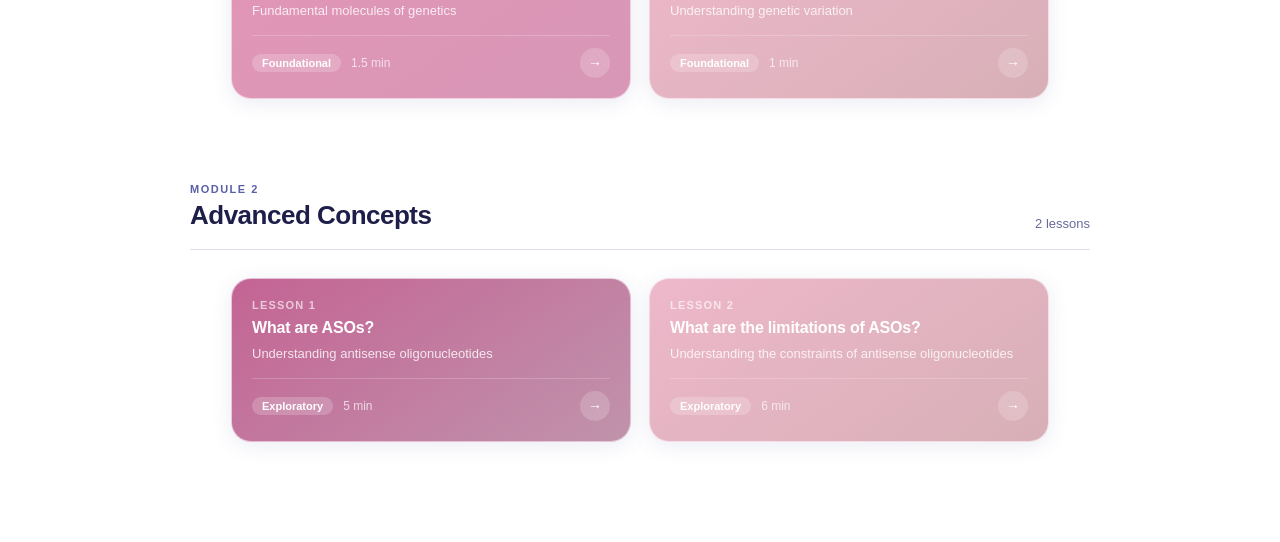
==== commit 960c1e37: "removing search and fixing header" ====
--- a/index.html
+++ b/index.html
@@ -24,12 +24,6 @@
     </nav>
 
     <div class="nav-actions">
-      <div class="nav-search">
-        <svg viewBox="0 0 24 24" fill="none" stroke-width="2" stroke-linecap="round" stroke-linejoin="round">
-          <circle cx="11" cy="11" r="8"/><line x1="21" y1="21" x2="16.65" y2="16.65"/>
-        </svg>
-        <input type="text" placeholder="Search topics…" />
-      </div>
       <a href="#modules" class="nav-cta">Start Learning</a>
     </div>
 
--- a/style.css
+++ b/style.css
@@ -74,6 +74,13 @@
   flex-shrink: 0;
 }
 
+.logo {
+  font-size: 18px;
+  line-height: 1;
+  display: flex;
+  align-items: center;
+}
+
 .logo a {
   color: var(--navy);
   text-decoration: none;
@@ -103,43 +110,6 @@
   color: var(--navy);
 }
 
-/* Search bar */
-.nav-search {
-  display: flex;
-  align-items: center;
-  gap: 8px;
-  background: rgba(255,255,255,0.6);
-  border: 1px solid rgba(90,95,168,0.2);
-  border-radius: 999px;
-  padding: 7px 16px;
-  transition: border-color 0.2s, box-shadow 0.2s;
-}
-
-.nav-search:focus-within {
-  border-color: var(--lavender);
-  box-shadow: 0 0 0 3px rgba(90,95,168,0.12);
-}
-
-.nav-search svg {
-  width: 15px;
-  height: 15px;
-  flex-shrink: 0;
-  stroke: var(--text-muted);
-}
-
-.nav-search input {
-  border: none;
-  outline: none;
-  background: transparent;
-  font-size: 14px;
-  color: var(--text-dark);
-  width: 160px;
-  font-family: inherit;
-}
-
-.nav-search input::placeholder {
-  color: var(--text-muted);
-}
 
 .nav-cta {
   text-decoration: none;
@@ -168,9 +138,10 @@
   align-items: center;
   position: relative;
   overflow: hidden;
-  background-image: url("images/hero.jpg");
+  background-image: url("images/heroimage.png");
   background-size: cover;
   background-position: center right;
+  margin-top: -18px; /* closes the gap under the sticky nav's bottom padding */
 }
 
 .hero::before {
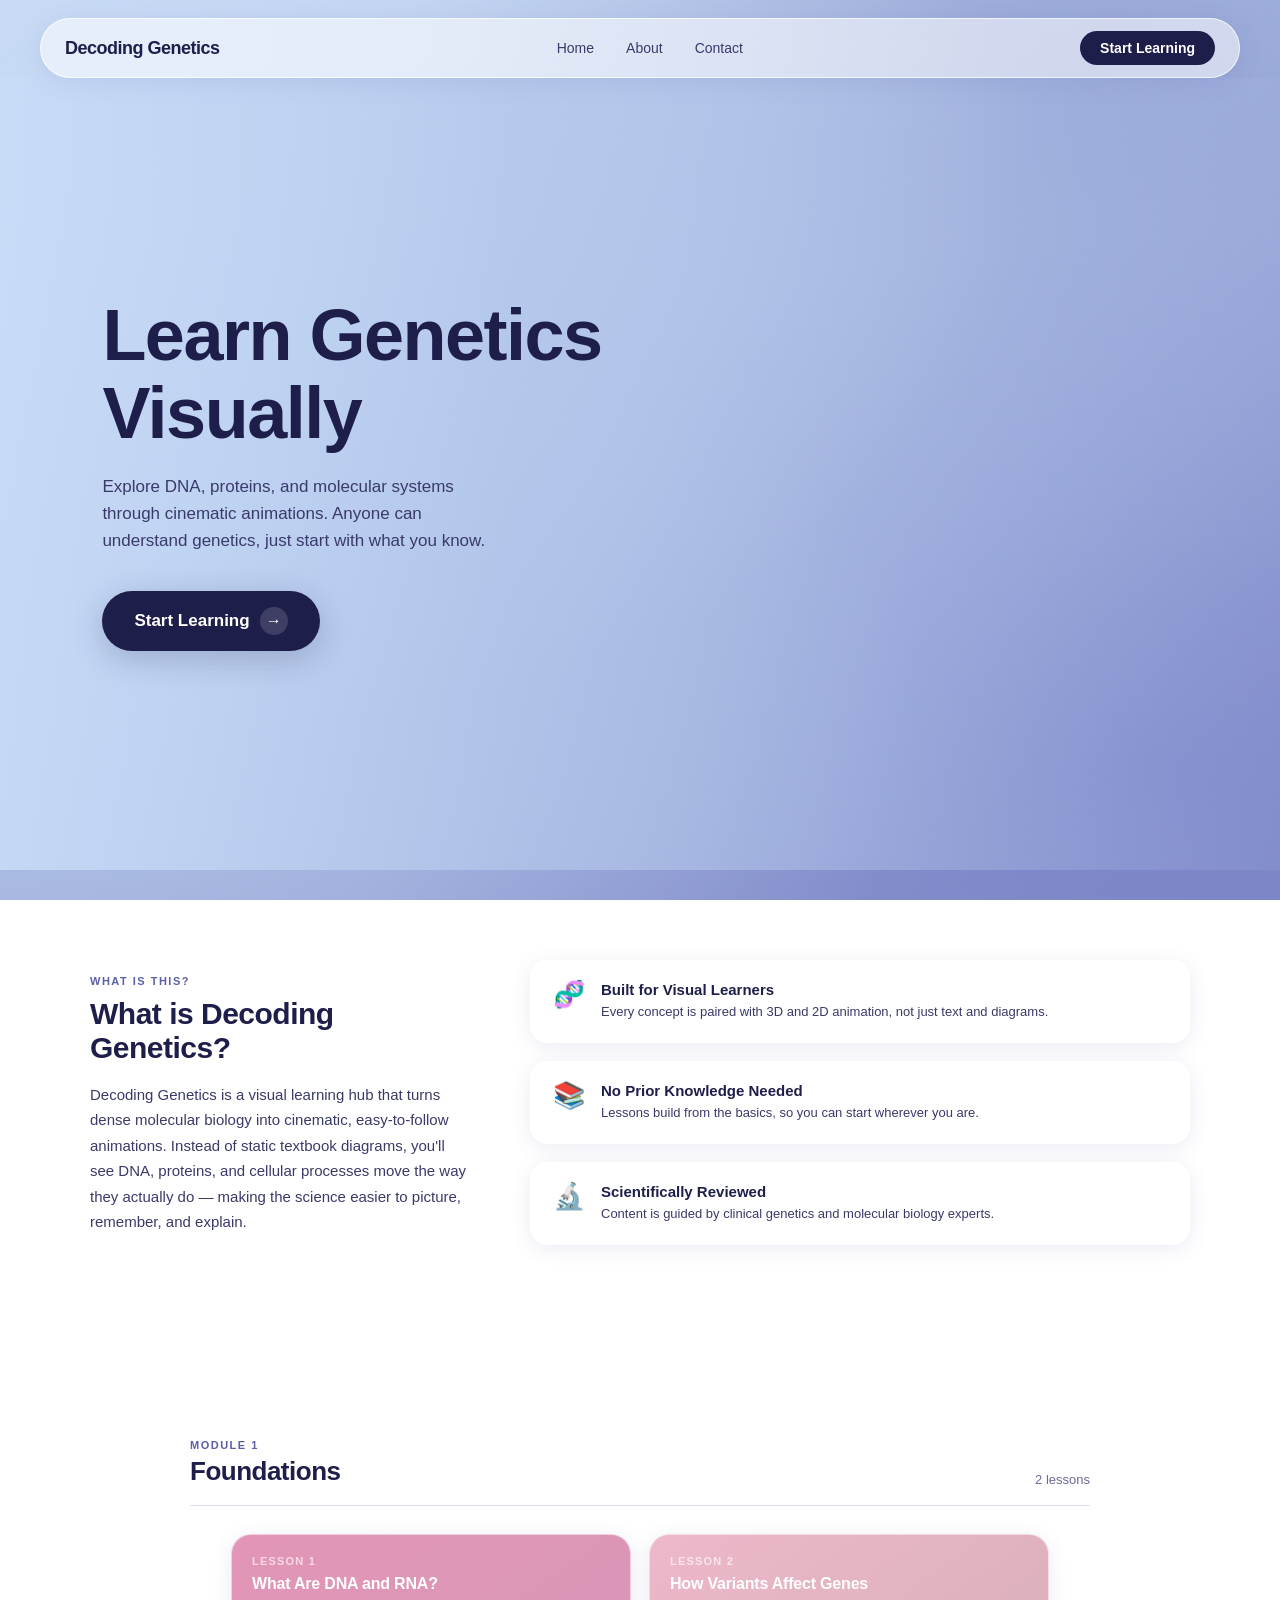
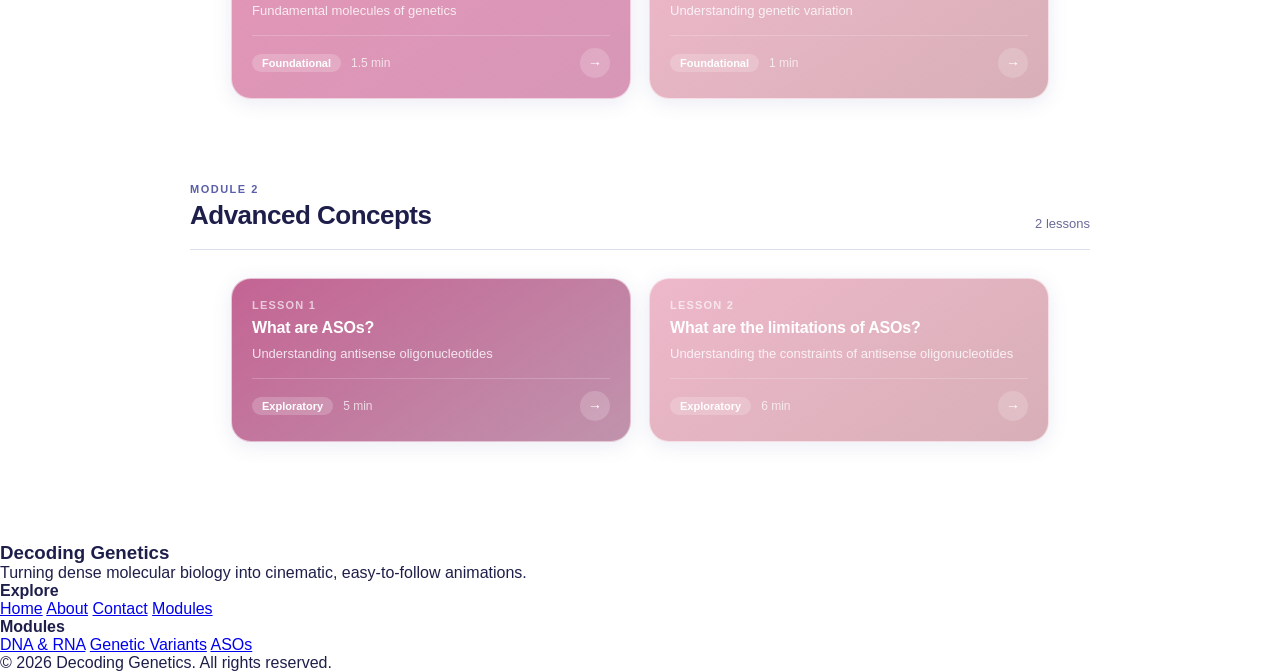
==== commit f404c24f: "added footer" ====
--- a/index.html
+++ b/index.html
@@ -199,5 +199,44 @@
 
 <script src="script.js"></script>
 
+<!-- ===================== -->
+<!-- FOOTER -->
+<!-- ===================== -->
+<footer class="site-footer">
+
+  <div class="footer-container">
+
+    <div class="footer-top">
+
+      <div class="footer-brand">
+        <h3>Decoding Genetics</h3>
+        <p>Turning dense molecular biology into cinematic, easy-to-follow animations.</p>
+      </div>
+
+      <div class="footer-links">
+        <h4>Explore</h4>
+        <a href="index.html">Home</a>
+        <a href="about.html">About</a>
+        <a href="about.html#contact">Contact</a>
+        <a href="#modules">Modules</a>
+      </div>
+
+      <div class="footer-links">
+        <h4>Modules</h4>
+        <a href="lesson.html?id=1">DNA &amp; RNA</a>
+        <a href="lesson.html?id=2">Genetic Variants</a>
+        <a href="lesson.html?id=3">ASOs</a>
+      </div>
+
+    </div>
+
+    <div class="footer-bottom">
+      <p>&copy; 2026 Decoding Genetics. All rights reserved.</p>
+    </div>
+
+  </div>
+
+</footer>
+
 </body>
 </html>
